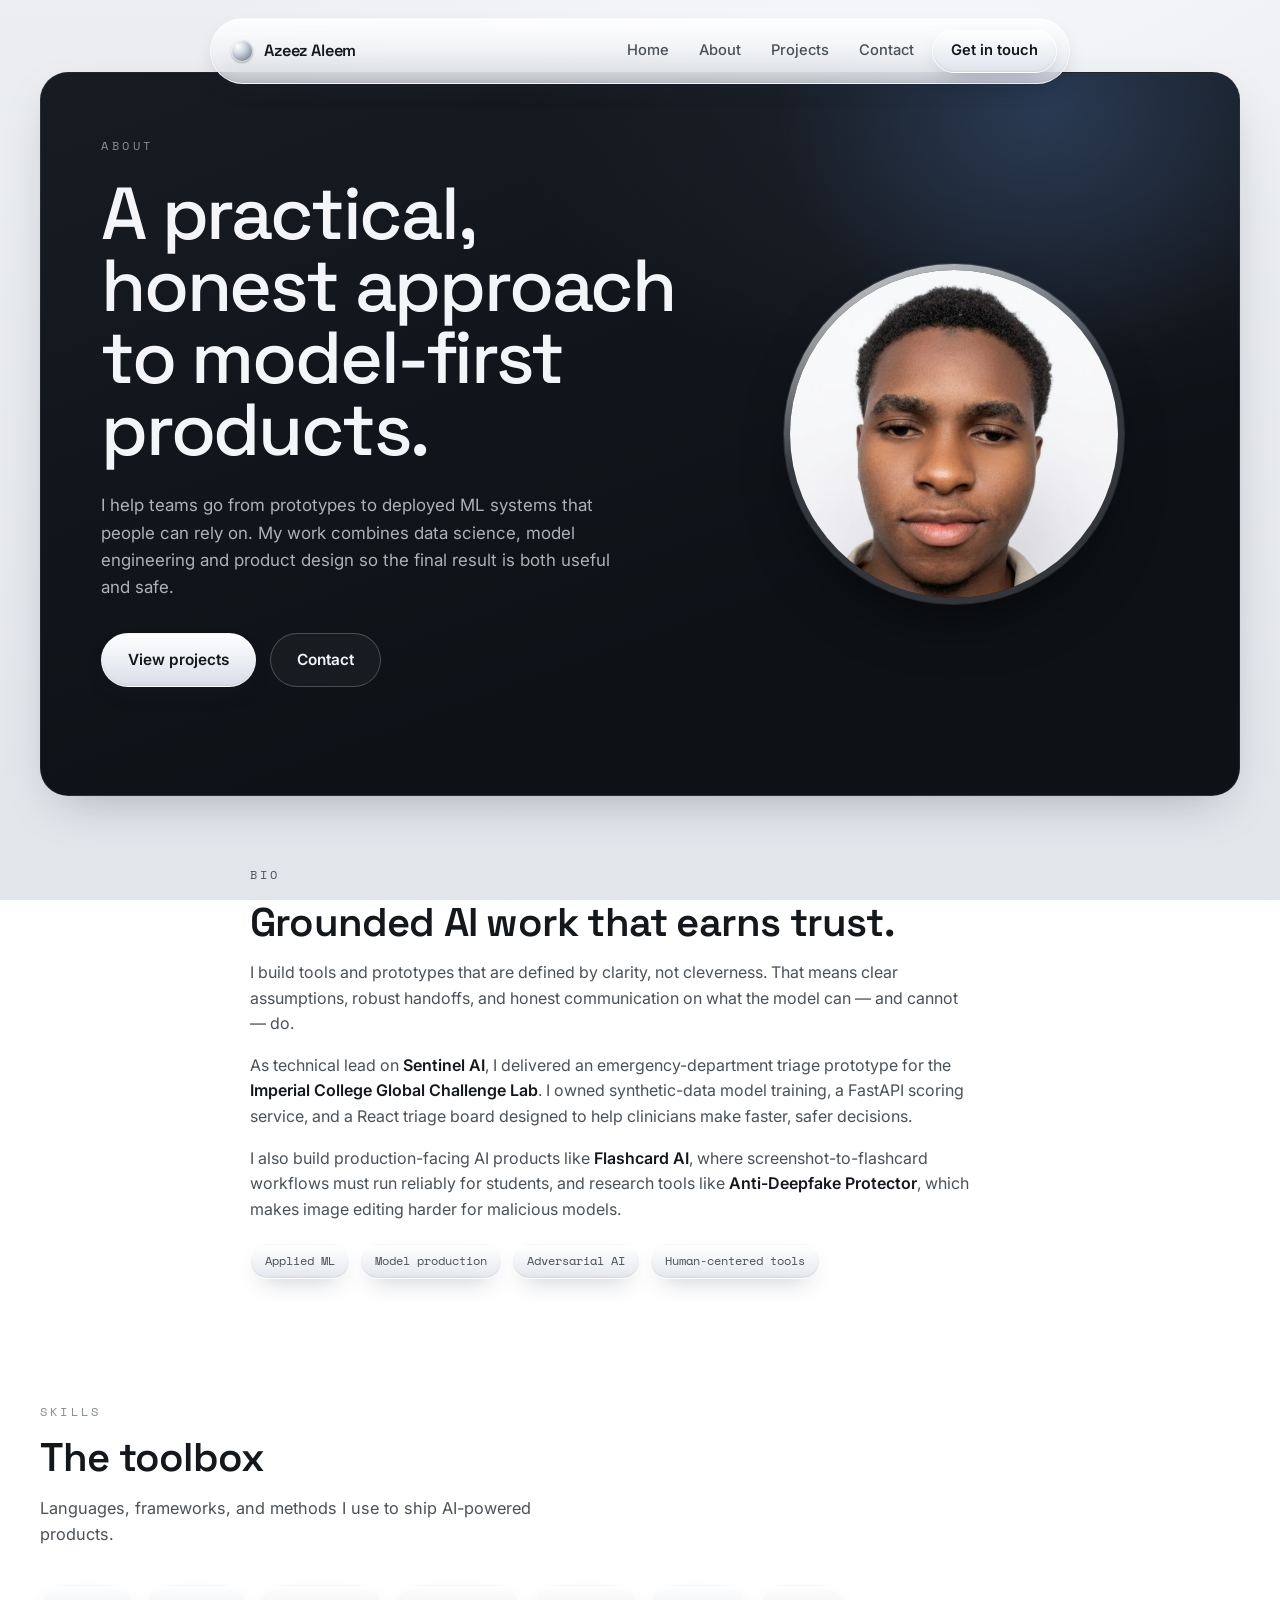
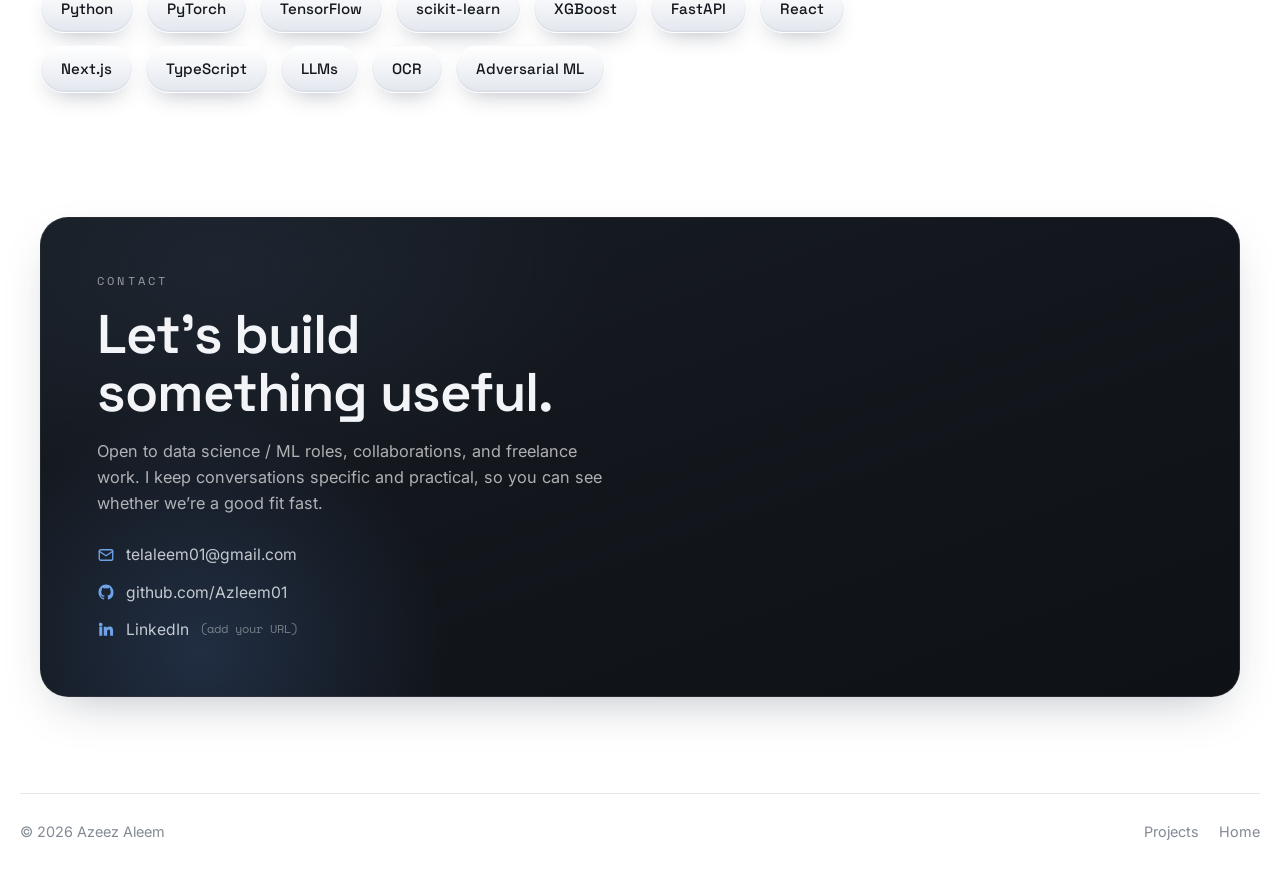
==== about.html @ 6980020b "Add About and Projects pages with project visuals; update nav and gallery styling" ====
<!DOCTYPE html>
<html lang="en">
<head>
  <meta charset="UTF-8" />
  <meta name="viewport" content="width=device-width, initial-scale=1.0" />
  <title>About | Azeez Aleem</title>
  <meta name="description" content="About Azeez Aleem, data scientist and machine learning engineer delivering applied AI solutions and safety tooling." />
  <link rel="icon" href="data:image/svg+xml,<svg xmlns='http://www.w3.org/2000/svg' viewBox='0 0 100 100'><text y='.9em' font-size='90'>◈</text></svg>" />
  <link rel="preconnect" href="https://fonts.googleapis.com" />
  <link rel="preconnect" href="https://fonts.gstatic.com" crossorigin />
  <link href="https://fonts.googleapis.com/css2?family=Space+Grotesk:wght@400;500;600;700&family=Inter:wght@400;500;600&family=Space+Mono:wght@400;700&display=swap" rel="stylesheet" />
  <link rel="stylesheet" href="styles.css" />
</head>
<body>
  <header class="nav-wrap">
    <nav class="nav" aria-label="Primary">
      <a class="brand" href="index.html">
        <span class="brand-orb" aria-hidden="true"></span>
        <span class="brand-name">Azeez Aleem</span>
      </a>
      <button class="nav-toggle" aria-label="Toggle menu" aria-expanded="false" aria-controls="nav-links">
        <span></span><span></span><span></span>
      </button>
      <div class="nav-links" id="nav-links">
        <a href="index.html">Home</a>
        <a href="about.html">About</a>
        <a href="projects.html">Projects</a>
        <a href="about.html#contact">Contact</a>
        <a class="nav-cta" href="about.html#contact">Get in touch</a>
      </div>
    </nav>
  </header>

  <main>
    <section class="hero-shell hero-page">
      <div class="hero reveal">
        <div class="hero-glow" aria-hidden="true"></div>
        <div class="hero-content">
          <p class="eyebrow">ABOUT</p>
          <h1 class="display">A practical, honest approach to model-first products.</h1>
          <p class="hero-lead">
            I help teams go from prototypes to deployed ML systems that people can rely on. My work combines data science, model engineering and product design so the final result is both useful and safe.
          </p>
          <div class="hero-cta">
            <a class="btn btn-primary" href="projects.html">View projects</a>
            <a class="btn btn-ghost" href="#contact">Contact</a>
          </div>
        </div>
        <div class="hero-portrait">
          <div class="portrait-ring">
            <img src="assets/headshot.jpg" alt="Portrait of Azeez Aleem" loading="eager" />
          </div>
        </div>
      </div>
    </section>

    <section class="section" id="about-detail">
      <div class="section-inner about-single reveal">
        <div class="about-copy">
          <p class="kicker">BIO</p>
          <h2 class="section-title">Grounded AI work that earns trust.</h2>
          <p>
            I build tools and prototypes that are defined by clarity, not cleverness.
            That means clear assumptions, robust handoffs, and honest communication on what the model can — and cannot — do.
          </p>
          <p>
            As technical lead on <strong>Sentinel AI</strong>, I delivered an emergency-department triage prototype for the
            <strong>Imperial College Global Challenge Lab</strong>. I owned synthetic-data model training, a FastAPI scoring service,
            and a React triage board designed to help clinicians make faster, safer decisions.
          </p>
          <p>
            I also build production-facing AI products like <strong>Flashcard AI</strong>, where screenshot-to-flashcard workflows must
            run reliably for students, and research tools like <strong>Anti-Deepfake Protector</strong>, which makes image editing harder for malicious models.
          </p>
          <div class="about-tags">
            <span>Applied ML</span>
            <span>Model production</span>
            <span>Adversarial AI</span>
            <span>Human-centered tools</span>
          </div>
        </div>
      </div>
    </section>

    <section class="section" id="skills">
      <div class="section-inner reveal">
        <div class="section-head">
          <p class="kicker">SKILLS</p>
          <h2 class="section-title">The toolbox</h2>
          <p class="section-desc">Languages, frameworks, and methods I use to ship AI-powered products.</p>
        </div>
        <div class="chips">
          <span class="chip">Python</span>
          <span class="chip">PyTorch</span>
          <span class="chip">TensorFlow</span>
          <span class="chip">scikit-learn</span>
          <span class="chip">XGBoost</span>
          <span class="chip">FastAPI</span>
          <span class="chip">React</span>
          <span class="chip">Next.js</span>
          <span class="chip">TypeScript</span>
          <span class="chip">LLMs</span>
          <span class="chip">OCR</span>
          <span class="chip">Adversarial ML</span>
        </div>
      </div>
    </section>

    <section class="section" id="contact">
      <div class="section-inner reveal">
        <div class="contact-card">
          <div class="contact-glow" aria-hidden="true"></div>
          <div class="contact-copy">
            <p class="kicker light">CONTACT</p>
            <h2 class="section-title big">Let’s build something useful.</h2>
            <p class="section-desc light">
              Open to data science / ML roles, collaborations, and freelance work.
              I keep conversations specific and practical, so you can see whether we’re a good fit fast.
            </p>
            <div class="contact-links">
              <a href="mailto:telaleem01@gmail.com">
                <svg viewBox="0 0 24 24" width="18" height="18" fill="none" stroke="currentColor" stroke-width="1.8" stroke-linecap="round" stroke-linejoin="round"><rect x="3" y="5" width="18" height="14" rx="2"/><path d="M3 7l9 6 9-6"/></svg>
                telaleem01@gmail.com
              </a>
              <a href="https://github.com/Azleem01" target="_blank" rel="noopener">
                <svg viewBox="0 0 24 24" width="18" height="18" fill="currentColor"><path d="M12 2C6.48 2 2 6.58 2 12.26c0 4.5 2.87 8.32 6.84 9.67.5.09.68-.22.68-.48v-1.7c-2.78.62-3.37-1.36-3.37-1.36-.45-1.18-1.11-1.5-1.11-1.5-.91-.63.07-.62.07-.62 1 .07 1.53 1.06 1.53 1.06.9 1.57 2.36 1.12 2.94.86.09-.67.35-1.12.63-1.38-2.22-.26-4.56-1.14-4.56-5.06 0-1.12.39-2.03 1.03-2.75-.1-.26-.45-1.3.1-2.7 0 0 .84-.28 2.75 1.05a9.3 9.3 0 015 0c1.91-1.33 2.75-1.05 2.75-1.05.55 1.4.2 2.44.1 2.7.64.72 1.03 1.63 1.03 2.75 0 3.93-2.34 4.8-4.57 5.05.36.32.68.94.68 1.9v2.82c0 .27.18.58.69.48A10.02 10.02 0 0022 12.26C22 6.58 17.52 2 12 2z"/></svg>
                github.com/Azleem01
              </a>
              <a href="https://www.linkedin.com/in/YOUR-LINKEDIN" target="_blank" rel="noopener" data-placeholder="true">
                <svg viewBox="0 0 24 24" width="18" height="18" fill="currentColor"><path d="M4.98 3.5a2.5 2.5 0 11-.02 5 2.5 2.5 0 01.02-5zM3 8.98h4V21H3zM9 8.98h3.83v1.64h.05c.53-1 1.83-2.06 3.77-2.06 4.03 0 4.78 2.65 4.78 6.1V21h-4v-5.4c0-1.29-.02-2.95-1.8-2.95-1.8 0-2.08 1.4-2.08 2.85V21H9z"/></svg>
                LinkedIn <span class="placeholder-note">(add your URL)</span>
              </a>
            </div>
          </div>
        </div>
      </div>
    </section>
  </main>

  <footer class="footer">
    <div class="footer-inner">
      <div>© <span id="year"></span> Azeez Aleem</div>
      <div class="footer-links">
        <a href="projects.html">Projects</a>
        <a href="index.html">Home</a>
      </div>
    </div>
  </footer>

  <script src="script.js"></script>
</body>
</html>
---- styles.css ----
/* ===================================================================
   Azeez Aleem — Portfolio
   Liquid Chrome / Glassmorphism design system
   =================================================================== */

:root {
  /* page */
  --bg: #eceef1;
  --bg-2: #e2e5ea;
  --ink: #14171c;
  --ink-soft: #4a5158;
  --ink-faint: #838a93;

  /* chrome / metal */
  --chrome-1: #ffffff;
  --chrome-2: #e9ecf1;
  --chrome-3: #cfd4dc;
  --chrome-line: rgba(255, 255, 255, 0.7);
  --chrome-edge: rgba(120, 130, 145, 0.35);

  /* dark hero card */
  --dark-1: #0e1116;
  --dark-2: #171c23;
  --dark-line: rgba(255, 255, 255, 0.08);

  /* accent — cool steel blue */
  --accent: #3f7fd6;
  --accent-soft: #6ea3e8;

  --radius-lg: 28px;
  --radius-md: 18px;
  --radius-sm: 12px;

  --shadow-soft: 0 18px 50px -20px rgba(30, 40, 60, 0.35);
  --shadow-chrome: 0 1px 0 var(--chrome-line) inset,
    0 -1px 2px rgba(120, 130, 145, 0.15) inset,
    0 10px 24px -12px rgba(30, 40, 60, 0.4);

  --font-display: "Space Grotesk", system-ui, sans-serif;
  --font-body: "Inter", system-ui, sans-serif;
  --font-mono: "Space Mono", ui-monospace, monospace;

  --maxw: 1200px;
}

* { box-sizing: border-box; margin: 0; padding: 0; }

html { scroll-behavior: smooth; scroll-padding-top: 110px; }

body {
  font-family: var(--font-body);
  color: var(--ink);
  background:
    radial-gradient(1200px 600px at 70% -10%, #f6f8fb 0%, transparent 60%),
    linear-gradient(180deg, var(--bg) 0%, var(--bg-2) 100%);
  background-attachment: fixed;
  min-height: 100vh;
  -webkit-font-smoothing: antialiased;
  line-height: 1.6;
  overflow-x: hidden;
}

a { color: inherit; text-decoration: none; }
img { max-width: 100%; display: block; }

/* ============================ NAVBAR ============================ */
.nav-wrap {
  position: fixed;
  top: 18px;
  left: 0;
  right: 0;
  z-index: 100;
  display: flex;
  justify-content: center;
  padding: 0 18px;
}

.nav {
  width: 100%;
  max-width: 860px;
  display: flex;
  align-items: center;
  justify-content: space-between;
  gap: 20px;
  padding: 10px 12px 10px 20px;
  border-radius: 999px;
  background: linear-gradient(180deg, rgba(255,255,255,0.85), rgba(233,236,241,0.7));
  backdrop-filter: blur(18px) saturate(1.4);
  -webkit-backdrop-filter: blur(18px) saturate(1.4);
  border: 1px solid var(--chrome-line);
  box-shadow: var(--shadow-chrome);
}

.brand { display: flex; align-items: center; gap: 11px; }
.brand-orb {
  width: 22px; height: 22px; border-radius: 50%;
  background:
    radial-gradient(circle at 32% 28%, #fff 0%, #cfd6e0 35%, #8b94a3 70%, #5c6472 100%);
  box-shadow: 0 1px 2px rgba(0,0,0,0.25), 0 0 0 1px rgba(255,255,255,0.6) inset;
}
.brand-name { font-family: var(--font-display); font-weight: 600; font-size: 1.02rem; letter-spacing: -0.01em; }

.nav-links { display: flex; align-items: center; gap: 6px; }
.nav-links a {
  font-size: 0.92rem;
  font-weight: 500;
  color: var(--ink-soft);
  padding: 8px 12px;
  border-radius: 999px;
  transition: color 0.18s, background 0.18s;
}
.nav-links a:hover { color: var(--ink); background: rgba(255,255,255,0.6); }

.nav-cta {
  color: var(--ink) !important;
  font-weight: 600 !important;
  background: linear-gradient(180deg, #ffffff, #dfe4ec);
  border: 1px solid var(--chrome-line);
  box-shadow: var(--shadow-chrome);
  padding: 9px 18px !important;
}
.nav-cta:hover { background: linear-gradient(180deg, #ffffff, #eef1f6) !important; }

.nav-toggle {
  display: none;
  flex-direction: column;
  gap: 4px;
  background: none;
  border: 0;
  cursor: pointer;
  padding: 8px;
}
.nav-toggle span {
  width: 22px; height: 2px; border-radius: 2px; background: var(--ink);
  transition: transform 0.25s, opacity 0.2s;
}

/* ============================ LAYOUT ============================ */
.section { padding: 62px 20px; }
.section-inner { max-width: var(--maxw); margin: 0 auto; }

.kicker {
  font-family: var(--font-mono);
  font-size: 0.72rem;
  letter-spacing: 0.28em;
  color: var(--ink-faint);
  margin-bottom: 14px;
}
.kicker.light { color: rgba(255,255,255,0.55); }

.section-title {
  font-family: var(--font-display);
  font-weight: 600;
  letter-spacing: -0.02em;
  font-size: clamp(1.7rem, 3.2vw, 2.5rem);
  line-height: 1.08;
  margin-bottom: 16px;
}
.section-title.big { font-size: clamp(2.1rem, 5vw, 3.4rem); }

.section-desc { color: var(--ink-soft); max-width: 560px; font-size: 1.02rem; }
.section-desc.light { color: rgba(255,255,255,0.66); }
.section-head { margin-bottom: 38px; }

/* ============================ BUTTONS ============================ */
.btn {
  display: inline-flex;
  align-items: center;
  justify-content: center;
  gap: 8px;
  font-family: var(--font-body);
  font-weight: 600;
  font-size: 0.96rem;
  padding: 14px 26px;
  border-radius: 999px;
  border: 1px solid transparent;
  cursor: pointer;
  transition: transform 0.16s ease, box-shadow 0.2s, background 0.2s;
}
.btn:active { transform: translateY(1px); }

.btn-primary {
  color: var(--ink);
  background: linear-gradient(180deg, #ffffff, #d9dee7);
  border-color: var(--chrome-line);
  box-shadow: var(--shadow-chrome);
}
.btn-primary:hover { transform: translateY(-2px); box-shadow: 0 16px 30px -14px rgba(30,40,60,0.5); }

.btn-ghost {
  color: #f2f4f7;
  background: rgba(255,255,255,0.04);
  border-color: rgba(255,255,255,0.22);
}
.btn-ghost:hover { background: rgba(255,255,255,0.1); transform: translateY(-2px); }

.btn-full { width: 100%; }

/* ============================ HERO ============================ */
.hero-shell { padding: 96px 20px 8px; }

.hero {
  position: relative;
  max-width: var(--maxw);
  margin: 0 auto;
  border-radius: var(--radius-lg);
  background:
    radial-gradient(900px 500px at 82% 8%, #1d242e 0%, transparent 55%),
    linear-gradient(160deg, var(--dark-2) 0%, var(--dark-1) 70%);
  border: 1px solid var(--dark-line);
  box-shadow: var(--shadow-soft);
  overflow: hidden;
  display: grid;
  grid-template-columns: 1.15fr 0.85fr;
  gap: 20px;
  padding: 64px 60px;
  align-items: center;
}
.hero-glow {
  position: absolute;
  top: -40%; right: -10%;
  width: 620px; height: 620px;
  background: radial-gradient(circle, rgba(90,140,220,0.22) 0%, transparent 62%);
  pointer-events: none;
}

.hero-content { position: relative; z-index: 2; }
.eyebrow {
  font-family: var(--font-mono);
  font-size: 0.74rem;
  letter-spacing: 0.3em;
  color: rgba(255,255,255,0.5);
  margin-bottom: 22px;
}

.display {
  font-family: var(--font-display);
  font-weight: 500;
  font-size: clamp(2.6rem, 6vw, 4.6rem);
  line-height: 0.98;
  letter-spacing: -0.03em;
  color: #f3f5f8;
  margin-bottom: 26px;
}
.chrome-text {
  background: linear-gradient(180deg, #ffffff 0%, #cfd6e2 42%, #8590a1 72%, #eef2f7 100%);
  -webkit-background-clip: text;
  background-clip: text;
  color: transparent;
  filter: drop-shadow(0 1px 1px rgba(0,0,0,0.25));
}

.hero-lead {
  color: rgba(233,238,244,0.72);
  font-size: 1.06rem;
  max-width: 520px;
  margin-bottom: 32px;
}

.hero-cta { display: flex; flex-wrap: wrap; gap: 14px; margin-bottom: 44px; }

.stat-row { display: flex; gap: 42px; flex-wrap: wrap; }
.stat { display: flex; flex-direction: column; gap: 4px; }
.stat-key {
  font-family: var(--font-display);
  font-weight: 600;
  font-size: 1.5rem;
  color: #eef1f5;
}
.stat-sub {
  font-family: var(--font-mono);
  font-size: 0.66rem;
  letter-spacing: 0.18em;
  color: rgba(255,255,255,0.42);
}

.hero-portrait { position: relative; z-index: 2; display: flex; justify-content: center; }
.portrait-ring {
  width: min(340px, 80%);
  aspect-ratio: 1;
  border-radius: 50%;
  padding: 6px;
  background: linear-gradient(160deg, rgba(255,255,255,0.85), rgba(160,170,185,0.25) 45%, rgba(255,255,255,0.15));
  box-shadow: 0 0 0 1px rgba(255,255,255,0.12), 0 30px 60px -25px rgba(0,0,0,0.7);
}
.portrait-ring img {
  width: 100%; height: 100%;
  border-radius: 50%;
  object-fit: cover;
  object-position: center 22%;
  background: #0b0e12;
}

/* ============================ ABOUT ============================ */
.about-single { max-width: 780px; }
.about-copy p { color: var(--ink-soft); margin-bottom: 16px; max-width: 720px; }
.about-copy strong { color: var(--ink); font-weight: 600; }
.about-tags { display: flex; flex-wrap: wrap; gap: 10px; margin-top: 22px; }
.about-tags span {
  font-family: var(--font-mono);
  font-size: 0.74rem;
  padding: 7px 14px;
  border-radius: 999px;
  background: linear-gradient(180deg, #ffffff, #e4e8ee);
  border: 1px solid var(--chrome-line);
  box-shadow: var(--shadow-chrome);
  color: var(--ink-soft);
}

/* ============================ PROJECT CARDS ============================ */
.cards {
  display: grid;
  grid-template-columns: repeat(auto-fit, minmax(300px, 1fr));
  gap: 24px;
}
.card {
  position: relative;
  border-radius: var(--radius-md);
  padding: 26px 26px 24px;
  background: linear-gradient(180deg, rgba(255,255,255,0.92), rgba(238,241,245,0.82));
  border: 1px solid var(--chrome-line);
  box-shadow: var(--shadow-soft);
  display: flex;
  flex-direction: column;
  transition: transform 0.22s ease, box-shadow 0.22s ease;
}
.card:hover { transform: translateY(-6px); box-shadow: 0 26px 50px -22px rgba(30,40,60,0.5); }

.card-top { display: flex; align-items: center; justify-content: space-between; margin-bottom: 20px; }
.card-icon {
  width: 46px; height: 46px;
  border-radius: 13px;
  display: grid; place-items: center;
  color: var(--accent);
  background: linear-gradient(160deg, #ffffff, #d7dde6);
  border: 1px solid var(--chrome-line);
  box-shadow: var(--shadow-chrome);
}
.card-flag {
  font-family: var(--font-mono);
  font-size: 0.66rem;
  letter-spacing: 0.1em;
  text-transform: uppercase;
  padding: 6px 11px;
  border-radius: 999px;
  color: #fff;
  background: linear-gradient(180deg, var(--accent-soft), var(--accent));
  box-shadow: 0 6px 14px -6px rgba(63,127,214,0.7);
}
.card-flag.subtle {
  color: var(--ink-soft);
  background: linear-gradient(180deg, #ffffff, #e6eaf0);
  box-shadow: var(--shadow-chrome);
}

.card-title {
  font-family: var(--font-display);
  font-weight: 600;
  font-size: 1.35rem;
  letter-spacing: -0.01em;
  margin-bottom: 10px;
}
.card-body { color: var(--ink-soft); font-size: 0.96rem; margin-bottom: 18px; flex: 1; }

.tags { display: flex; flex-wrap: wrap; gap: 7px; margin-bottom: 20px; }
.tags span {
  font-family: var(--font-mono);
  font-size: 0.7rem;
  padding: 5px 10px;
  border-radius: 8px;
  background: rgba(63,127,214,0.08);
  color: var(--accent);
  border: 1px solid rgba(63,127,214,0.16);
}

.card-link {
  display: inline-flex;
  align-items: center;
  gap: 6px;
  font-weight: 600;
  font-size: 0.92rem;
  color: var(--ink);
  align-self: flex-start;
  transition: gap 0.18s, color 0.18s;
}
.card-link:hover { color: var(--accent); gap: 10px; }

.hero-page { padding-top: 72px; }

.project-gallery {
  display: grid;
  gap: 28px;
}

.card.project-card {
  display: flex;
  flex-direction: column;
  gap: 22px;
}

.project-visual,
.project-placeholder {
  width: 100%;
  border-radius: var(--radius-md);
  overflow: hidden;
  border: 1px solid var(--chrome-line);
  background: linear-gradient(180deg, rgba(255,255,255,0.95), rgba(238,241,245,0.88));
  box-shadow: var(--shadow-soft);
}

.project-visual img {
  width: 100%;
  height: auto;
  display: block;
  object-fit: cover;
}

.project-visual figcaption {
  padding: 18px 20px;
  color: var(--ink-soft);
  font-size: 0.95rem;
  line-height: 1.55;
  background: rgba(255,255,255,0.92);
}

.project-grid {
  display: grid;
  grid-template-columns: repeat(2, minmax(0, 1fr));
  gap: 18px;
}

.project-placeholder {
  min-height: 260px;
  display: grid;
  place-items: center;
  color: var(--ink-soft);
  font-size: 0.95rem;
  text-align: center;
  padding: 30px 20px;
  border-style: dashed;
}

/* ============================ SKILLS ============================ */
.chips { display: flex; flex-wrap: wrap; gap: 12px; max-width: 860px; }
.chip {
  font-family: var(--font-display);
  font-weight: 500;
  font-size: 0.94rem;
  padding: 11px 20px;
  border-radius: 999px;
  background: linear-gradient(180deg, #ffffff, #e3e7ee);
  border: 1px solid var(--chrome-line);
  box-shadow: var(--shadow-chrome);
  color: var(--ink);
  transition: transform 0.16s;
}
.chip:hover { transform: translateY(-3px); }

/* ============================ CONTACT ============================ */
.contact-card {
  position: relative;
  overflow: hidden;
  border-radius: var(--radius-lg);
  background:
    radial-gradient(700px 400px at 15% 10%, #1d2530 0%, transparent 55%),
    linear-gradient(160deg, var(--dark-2), var(--dark-1));
  border: 1px solid var(--dark-line);
  box-shadow: var(--shadow-soft);
  display: grid;
  grid-template-columns: 1fr 1fr;
  gap: 44px;
  padding: 54px 56px;
  align-items: center;
}
.contact-glow {
  position: absolute; bottom: -50%; left: -10%;
  width: 560px; height: 560px;
  background: radial-gradient(circle, rgba(90,140,220,0.2) 0%, transparent 62%);
  pointer-events: none;
}
.contact-copy { position: relative; z-index: 2; }
.contact-copy .section-title { color: #f2f4f7; }

.contact-links { display: flex; flex-direction: column; gap: 12px; margin-top: 26px; }
.contact-links a {
  display: inline-flex;
  align-items: center;
  gap: 11px;
  color: rgba(233,238,244,0.82);
  font-size: 0.98rem;
  width: fit-content;
  transition: color 0.18s;
}
.contact-links a:hover { color: #fff; }
.contact-links svg { color: var(--accent-soft); flex-shrink: 0; }
.placeholder-note { font-family: var(--font-mono); font-size: 0.72rem; color: rgba(255,255,255,0.4); }

.contact-form {
  position: relative;
  z-index: 2;
  display: flex;
  flex-direction: column;
  gap: 14px;
  background: rgba(255,255,255,0.04);
  border: 1px solid rgba(255,255,255,0.1);
  border-radius: var(--radius-md);
  padding: 26px;
  backdrop-filter: blur(6px);
}
.contact-form label { display: flex; flex-direction: column; gap: 6px; }
.contact-form span {
  font-family: var(--font-mono);
  font-size: 0.7rem;
  letter-spacing: 0.12em;
  text-transform: uppercase;
  color: rgba(255,255,255,0.5);
}
.contact-form input,
.contact-form textarea {
  font-family: var(--font-body);
  font-size: 0.96rem;
  color: #f2f4f7;
  background: rgba(0,0,0,0.25);
  border: 1px solid rgba(255,255,255,0.12);
  border-radius: 10px;
  padding: 11px 13px;
  resize: vertical;
  transition: border-color 0.18s, box-shadow 0.18s;
}
.contact-form input:focus,
.contact-form textarea:focus {
  outline: none;
  border-color: var(--accent-soft);
  box-shadow: 0 0 0 3px rgba(63,127,214,0.2);
}
.form-note { font-size: 0.78rem; color: rgba(255,255,255,0.45); text-align: center; }

/* ============================ FOOTER ============================ */
.footer { padding: 34px 20px 46px; }
.footer-inner {
  display: flex;
  justify-content: space-between;
  align-items: center;
  flex-wrap: wrap;
  gap: 12px;
  color: var(--ink-faint);
  font-size: 0.9rem;
  border-top: 1px solid rgba(120,130,145,0.2);
  padding-top: 26px;
}
.footer-links { display: flex; gap: 20px; }
.footer-links a:hover { color: var(--ink); }

/* ============================ REVEAL ANIM ============================ */
.reveal { opacity: 0; transform: translateY(22px); transition: opacity 0.7s ease, transform 0.7s ease; }
.reveal.in { opacity: 1; transform: none; }
@media (prefers-reduced-motion: reduce) {
  .reveal { opacity: 1; transform: none; transition: none; }
  html { scroll-behavior: auto; }
}

/* ============================ RESPONSIVE ============================ */
@media (max-width: 900px) {
  .hero { grid-template-columns: 1fr; padding: 46px 34px; gap: 36px; }
  .hero-portrait { order: -1; }
  .portrait-ring { width: 220px; }
  .contact-card { grid-template-columns: 1fr; padding: 40px 32px; gap: 32px; }
}

@media (max-width: 680px) {
  .nav { padding: 9px 10px 9px 16px; }
  .nav-toggle { display: flex; }
  .nav-links {
    position: absolute;
    top: calc(100% + 12px);
    left: 0; right: 0;
    flex-direction: column;
    align-items: stretch;
    gap: 4px;
    padding: 12px;
    border-radius: 22px;
    background: linear-gradient(180deg, rgba(255,255,255,0.95), rgba(233,236,241,0.9));
    backdrop-filter: blur(18px);
    border: 1px solid var(--chrome-line);
    box-shadow: var(--shadow-soft);
    opacity: 0;
    transform: translateY(-8px);
    pointer-events: none;
    transition: opacity 0.2s, transform 0.2s;
  }
  .nav-links.open { opacity: 1; transform: none; pointer-events: auto; }
  .nav-links a { padding: 12px 14px; }
  .nav-cta { text-align: center; }
  .nav-toggle.open span:nth-child(1) { transform: translateY(6px) rotate(45deg); }
  .nav-toggle.open span:nth-child(2) { opacity: 0; }
  .nav-toggle.open span:nth-child(3) { transform: translateY(-6px) rotate(-45deg); }

  .hero-shell { padding: 86px 14px 0; }
  .hero { padding: 38px 24px; }
  .section { padding: 48px 18px; }
  .stat-row { gap: 26px; }
  .contact-card { padding: 34px 22px; }
  .contact-form { padding: 20px; }
}
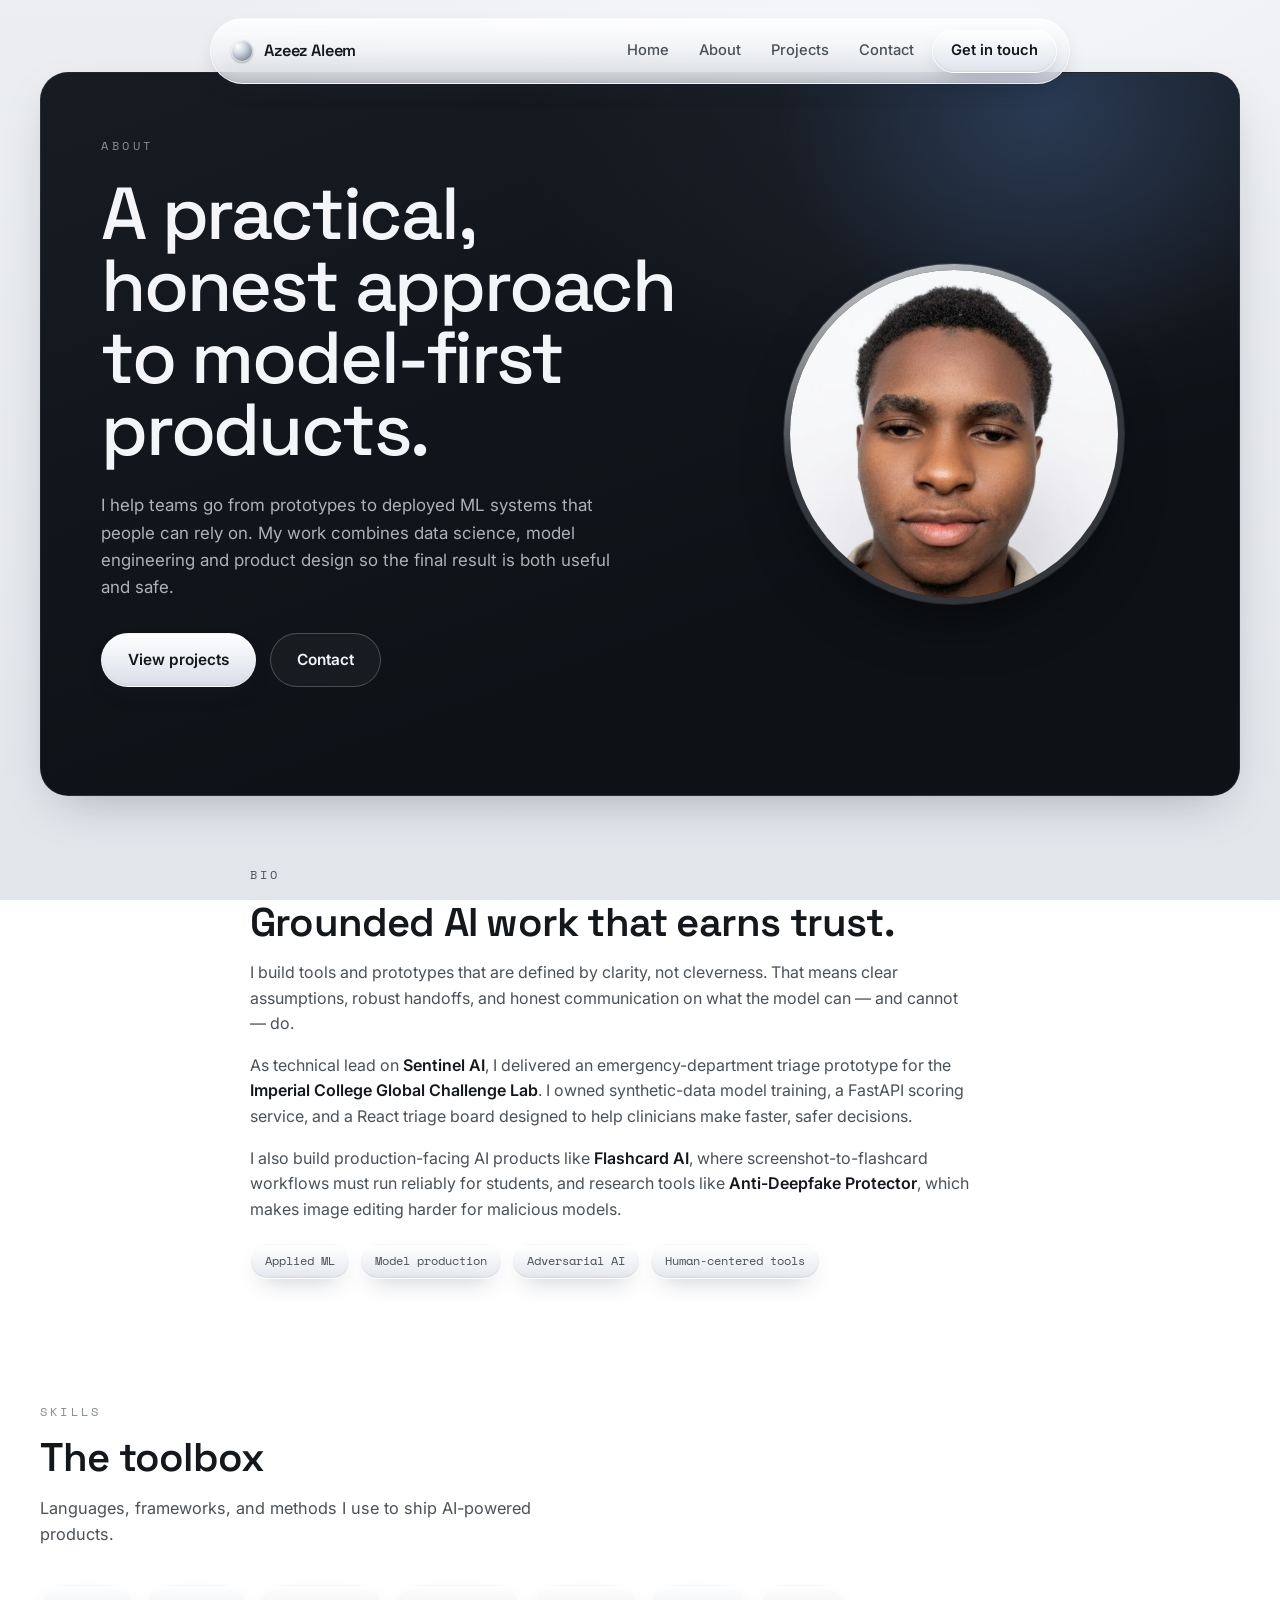
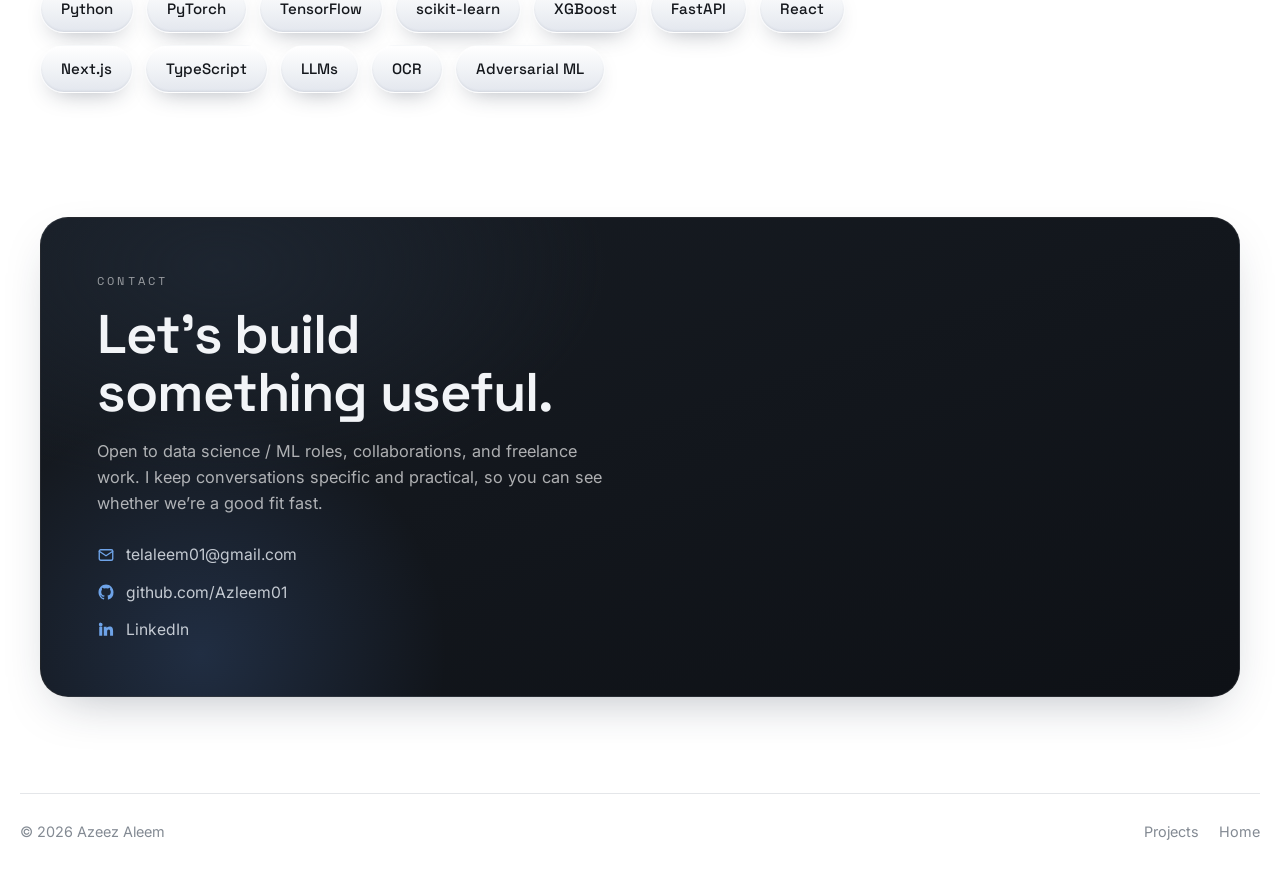
==== commit 21662631: "Add Anti-Deepfaker screenshot and update LinkedIn URL" ====
--- a/about.html
+++ b/about.html
@@ -126,9 +126,9 @@
                 <svg viewBox="0 0 24 24" width="18" height="18" fill="currentColor"><path d="M12 2C6.48 2 2 6.58 2 12.26c0 4.5 2.87 8.32 6.84 9.67.5.09.68-.22.68-.48v-1.7c-2.78.62-3.37-1.36-3.37-1.36-.45-1.18-1.11-1.5-1.11-1.5-.91-.63.07-.62.07-.62 1 .07 1.53 1.06 1.53 1.06.9 1.57 2.36 1.12 2.94.86.09-.67.35-1.12.63-1.38-2.22-.26-4.56-1.14-4.56-5.06 0-1.12.39-2.03 1.03-2.75-.1-.26-.45-1.3.1-2.7 0 0 .84-.28 2.75 1.05a9.3 9.3 0 015 0c1.91-1.33 2.75-1.05 2.75-1.05.55 1.4.2 2.44.1 2.7.64.72 1.03 1.63 1.03 2.75 0 3.93-2.34 4.8-4.57 5.05.36.32.68.94.68 1.9v2.82c0 .27.18.58.69.48A10.02 10.02 0 0022 12.26C22 6.58 17.52 2 12 2z"/></svg>
                 github.com/Azleem01
               </a>
-              <a href="https://www.linkedin.com/in/YOUR-LINKEDIN" target="_blank" rel="noopener" data-placeholder="true">
+              <a href="https://www.linkedin.com/in/aleem-azeez-6661a128a/" target="_blank" rel="noopener">
                 <svg viewBox="0 0 24 24" width="18" height="18" fill="currentColor"><path d="M4.98 3.5a2.5 2.5 0 11-.02 5 2.5 2.5 0 01.02-5zM3 8.98h4V21H3zM9 8.98h3.83v1.64h.05c.53-1 1.83-2.06 3.77-2.06 4.03 0 4.78 2.65 4.78 6.1V21h-4v-5.4c0-1.29-.02-2.95-1.8-2.95-1.8 0-2.08 1.4-2.08 2.85V21H9z"/></svg>
-                LinkedIn <span class="placeholder-note">(add your URL)</span>
+                LinkedIn
               </a>
             </div>
           </div>
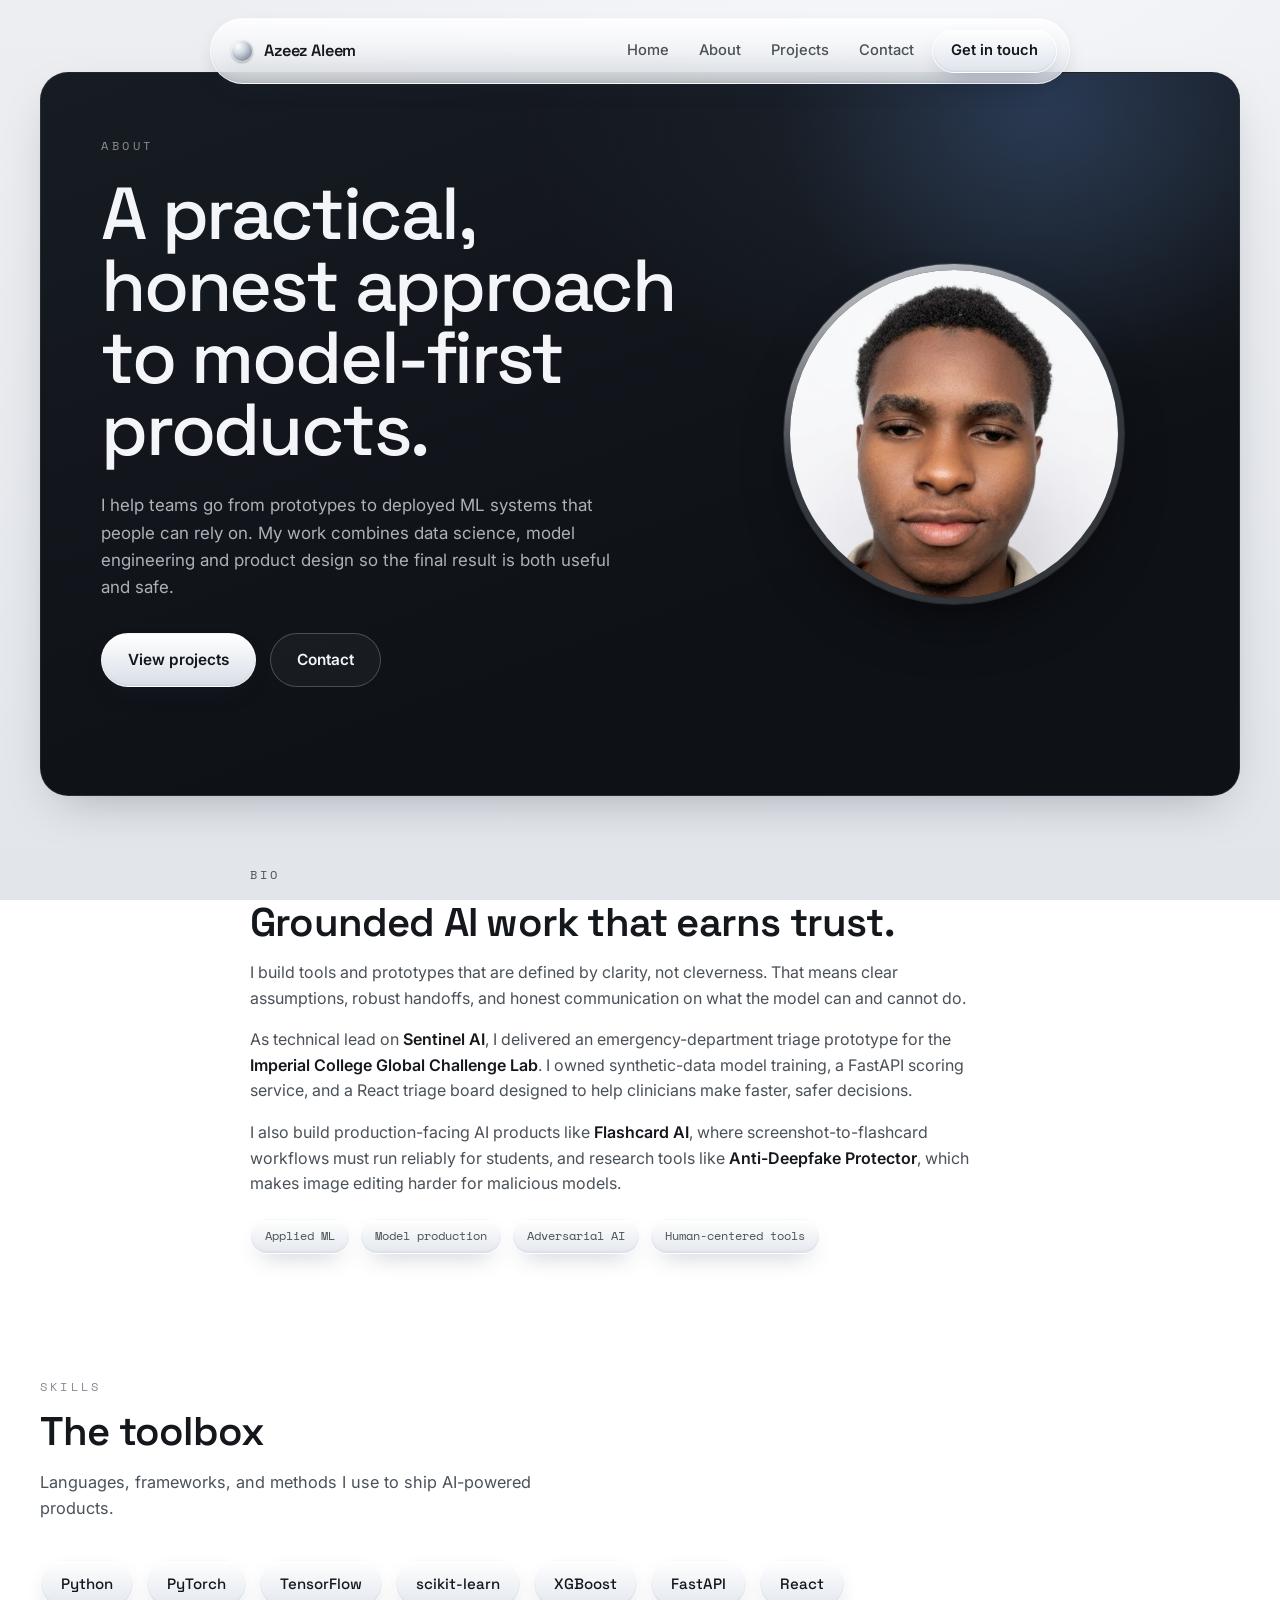
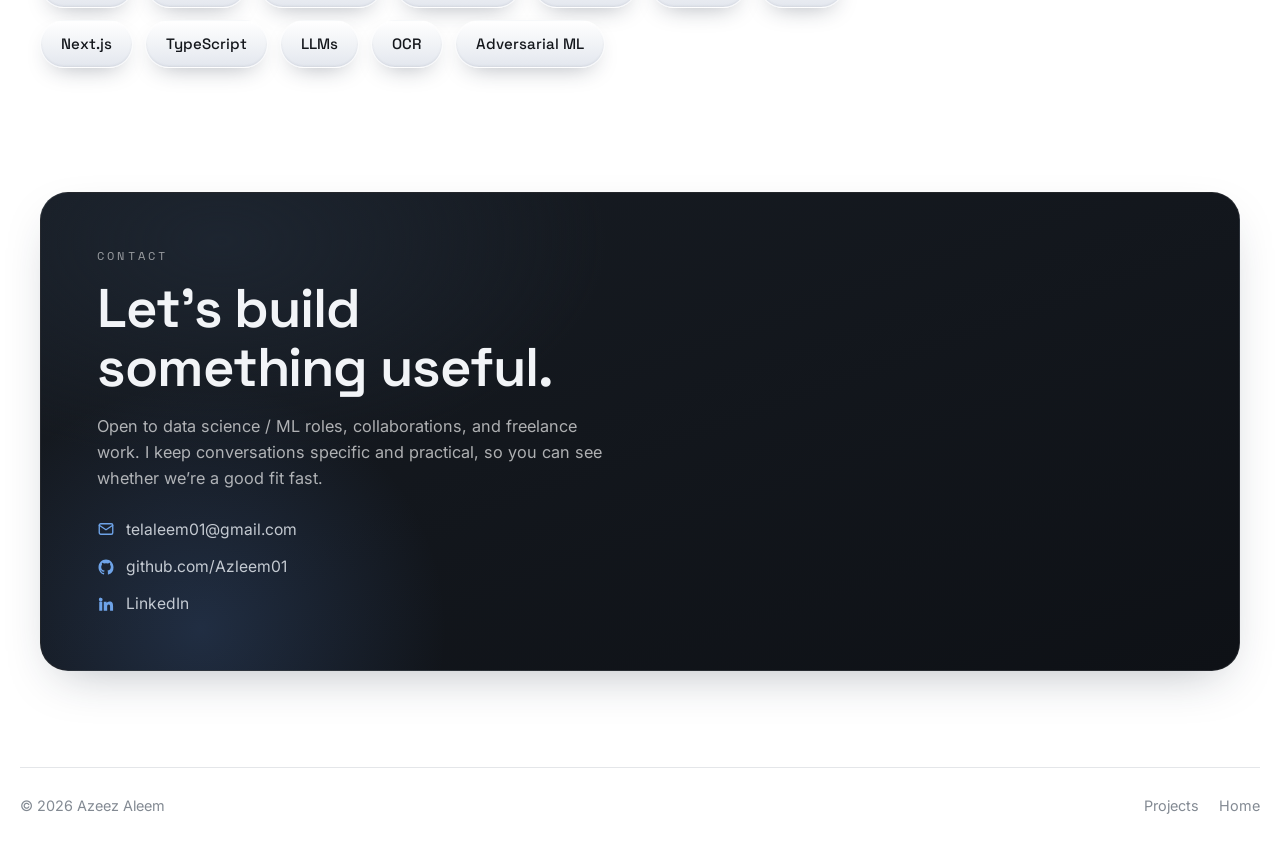
==== commit 806ad697: "Show project images on homepage and remove em dashes sitewide" ====
--- a/about.html
+++ b/about.html
@@ -61,7 +61,7 @@
           <h2 class="section-title">Grounded AI work that earns trust.</h2>
           <p>
             I build tools and prototypes that are defined by clarity, not cleverness.
-            That means clear assumptions, robust handoffs, and honest communication on what the model can — and cannot — do.
+            That means clear assumptions, robust handoffs, and honest communication on what the model can and cannot do.
           </p>
           <p>
             As technical lead on <strong>Sentinel AI</strong>, I delivered an emergency-department triage prototype for the
--- a/styles.css
+++ b/styles.css
@@ -1,5 +1,5 @@
 /* ===================================================================
-   Azeez Aleem — Portfolio
+   Azeez Aleem Portfolio
    Liquid Chrome / Glassmorphism design system
    =================================================================== */
 
@@ -23,7 +23,7 @@
   --dark-2: #171c23;
   --dark-line: rgba(255, 255, 255, 0.08);
 
-  /* accent — cool steel blue */
+  /* accent cool steel blue */
   --accent: #3f7fd6;
   --accent-soft: #6ea3e8;
 
@@ -326,17 +326,18 @@
 }
 .card:hover { transform: translateY(-6px); box-shadow: 0 26px 50px -22px rgba(30,40,60,0.5); }
 
-.card-top { display: flex; align-items: center; justify-content: space-between; margin-bottom: 20px; }
-.card-icon {
-  width: 46px; height: 46px;
-  border-radius: 13px;
-  display: grid; place-items: center;
-  color: var(--accent);
-  background: linear-gradient(160deg, #ffffff, #d7dde6);
-  border: 1px solid var(--chrome-line);
-  box-shadow: var(--shadow-chrome);
-}
-.card-flag {
+.card-image {
+  margin-bottom: 20px;
+  border-radius: 18px;
+  overflow: hidden;
+  min-height: 170px;
+  background: rgba(234,238,244,0.9);
+}
+.card-image img {
+  width: 100%;
+  display: block;
+  object-fit: cover;
+}
   font-family: var(--font-mono);
   font-size: 0.66rem;
   letter-spacing: 0.1em;
